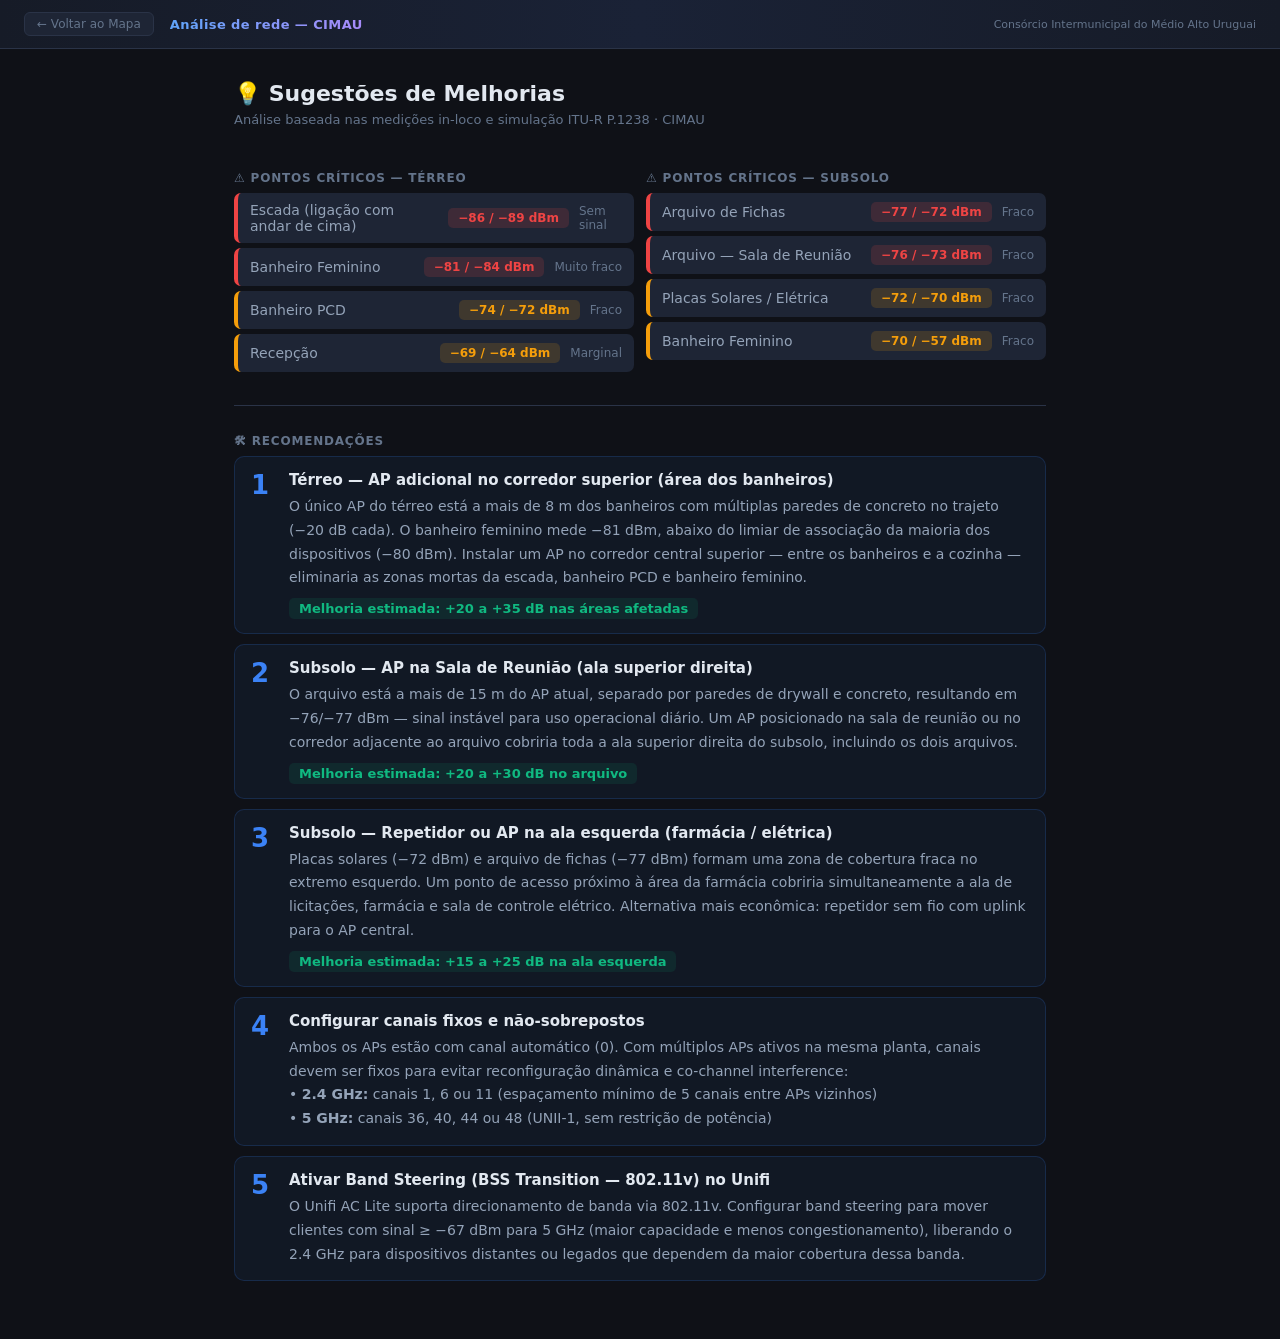
==== sugestoes.html @ 944b630c "modificações" ====
<!DOCTYPE html>
<html lang="pt-BR">
<head>
<meta charset="UTF-8">
<meta name="viewport" content="width=device-width, initial-scale=1.0">
<title>Sugestões de Melhorias — CIMAU</title>
<link rel="icon" href="icons/fav-icon.png" type="image/png">
<link rel="stylesheet" href="style.css">
<style>
  body {
    overflow: auto;
    height: auto;
    min-height: 100vh;
    flex-direction: column;
    user-select: text;
  }
  #page-header {
    display: flex;
    align-items: center;
    gap: 16px;
    padding: 12px 24px;
    background: linear-gradient(90deg, var(--bg2) 0%, #1a2236 50%, var(--bg2) 100%);
    border-bottom: 1px solid var(--border);
    flex-shrink: 0;
    position: sticky;
    top: 0;
    z-index: 10;
  }
  #page-header a {
    font-size: 12px;
    color: var(--text3);
    text-decoration: none;
    padding: 4px 12px;
    border: 1px solid var(--border);
    border-radius: 6px;
    background: var(--bg3);
    transition: all .15s;
    white-space: nowrap;
    flex-shrink: 0;
  }
  #page-header a:hover { color: var(--text); background: var(--border); }
  #page-header-title {
    font-size: 13px;
    font-weight: 600;
    letter-spacing: .4px;
    color: transparent;
    background: linear-gradient(90deg, #60a5fa, #a78bfa, #60a5fa);
    background-size: 200% auto;
    -webkit-background-clip: text;
    background-clip: text;
    animation: title-shine 4s linear infinite;
  }
  #page-header-sub {
    font-size: 11px;
    color: var(--text3);
    margin-left: auto;
    white-space: nowrap;
  }
  #content {
    max-width: 860px;
    margin: 0 auto;
    padding: 32px 24px 48px;
  }
  .page-title {
    font-size: 22px;
    font-weight: 700;
    color: var(--text);
    margin-bottom: 6px;
  }
  .page-subtitle {
    font-size: 13px;
    color: var(--text3);
    margin-bottom: 28px;
  }
  .sug-floor { font-size: 12px; }
  .sug-row { font-size: 14px; }
  .sug-rec-title { font-size: 15px; }
  .sug-rec-body { font-size: 14px; }
  .sug-gain { font-size: 13px; }
  .two-col {
    display: grid;
    grid-template-columns: 1fr 1fr;
    gap: 12px;
  }
  @media (max-width: 640px) {
    .two-col { grid-template-columns: 1fr; }
    #page-header-sub { display: none; }
  }
  @media print {
    #page-header a { display: none; }
    #page-header { position: static; }
  }
</style>
</head>
<body>

<div id="page-header">
  <a href="index.html">← Voltar ao Mapa</a>
  <span id="page-header-title">Análise de rede — CIMAU</span>
  <span id="page-header-sub">Consórcio Intermunicipal do Médio Alto Uruguai</span>
</div>

<div id="content">
  <div class="page-title">💡 Sugestões de Melhorias</div>
  <div class="page-subtitle">Análise baseada nas medições in-loco e simulação ITU-R P.1238 · CIMAU</div>

  <div class="two-col">
    <div>
      <div class="sug-floor">⚠ Pontos críticos — Térreo</div>
      <div class="sug-row bad">
        <span>Escada (ligação com andar de cima)</span>
        <span class="sug-badge red">−86 / −89 dBm</span>
        <span style="font-size:12px;color:var(--text3)">Sem sinal</span>
      </div>
      <div class="sug-row bad">
        <span>Banheiro Feminino</span>
        <span class="sug-badge red">−81 / −84 dBm</span>
        <span style="font-size:12px;color:var(--text3)">Muito fraco</span>
      </div>
      <div class="sug-row warn">
        <span>Banheiro PCD</span>
        <span class="sug-badge yellow">−74 / −72 dBm</span>
        <span style="font-size:12px;color:var(--text3)">Fraco</span>
      </div>
      <div class="sug-row warn">
        <span>Recepção</span>
        <span class="sug-badge yellow">−69 / −64 dBm</span>
        <span style="font-size:12px;color:var(--text3)">Marginal</span>
      </div>
    </div>

    <div>
      <div class="sug-floor">⚠ Pontos críticos — Subsolo</div>
      <div class="sug-row bad">
        <span>Arquivo de Fichas</span>
        <span class="sug-badge red">−77 / −72 dBm</span>
        <span style="font-size:12px;color:var(--text3)">Fraco</span>
      </div>
      <div class="sug-row bad">
        <span>Arquivo — Sala de Reunião</span>
        <span class="sug-badge red">−76 / −73 dBm</span>
        <span style="font-size:12px;color:var(--text3)">Fraco</span>
      </div>
      <div class="sug-row warn">
        <span>Placas Solares / Elétrica</span>
        <span class="sug-badge yellow">−72 / −70 dBm</span>
        <span style="font-size:12px;color:var(--text3)">Fraco</span>
      </div>
      <div class="sug-row warn">
        <span>Banheiro Feminino</span>
        <span class="sug-badge yellow">−70 / −57 dBm</span>
        <span style="font-size:12px;color:var(--text3)">Fraco</span>
      </div>
    </div>
  </div>

  <hr class="sug-divider" style="margin:28px 0">
  <div class="sug-floor">🛠 Recomendações</div>

  <div class="sug-rec">
    <div class="sug-rec-num">1</div>
    <div>
      <div class="sug-rec-title">Térreo — AP adicional no corredor superior (área dos banheiros)</div>
      <div class="sug-rec-body">O único AP do térreo está a mais de 8 m dos banheiros com múltiplas paredes de concreto no trajeto (−20 dB cada). O banheiro feminino mede −81 dBm, abaixo do limiar de associação da maioria dos dispositivos (−80 dBm). Instalar um AP no corredor central superior — entre os banheiros e a cozinha — eliminaria as zonas mortas da escada, banheiro PCD e banheiro feminino.</div>
      <span class="sug-gain">Melhoria estimada: +20 a +35 dB nas áreas afetadas</span>
    </div>
  </div>

  <div class="sug-rec">
    <div class="sug-rec-num">2</div>
    <div>
      <div class="sug-rec-title">Subsolo — AP na Sala de Reunião (ala superior direita)</div>
      <div class="sug-rec-body">O arquivo está a mais de 15 m do AP atual, separado por paredes de drywall e concreto, resultando em −76/−77 dBm — sinal instável para uso operacional diário. Um AP posicionado na sala de reunião ou no corredor adjacente ao arquivo cobriria toda a ala superior direita do subsolo, incluindo os dois arquivos.</div>
      <span class="sug-gain">Melhoria estimada: +20 a +30 dB no arquivo</span>
    </div>
  </div>

  <div class="sug-rec">
    <div class="sug-rec-num">3</div>
    <div>
      <div class="sug-rec-title">Subsolo — Repetidor ou AP na ala esquerda (farmácia / elétrica)</div>
      <div class="sug-rec-body">Placas solares (−72 dBm) e arquivo de fichas (−77 dBm) formam uma zona de cobertura fraca no extremo esquerdo. Um ponto de acesso próximo à área da farmácia cobriria simultaneamente a ala de licitações, farmácia e sala de controle elétrico. Alternativa mais econômica: repetidor sem fio com uplink para o AP central.</div>
      <span class="sug-gain">Melhoria estimada: +15 a +25 dB na ala esquerda</span>
    </div>
  </div>

  <div class="sug-rec">
    <div class="sug-rec-num">4</div>
    <div>
      <div class="sug-rec-title">Configurar canais fixos e não-sobrepostos</div>
      <div class="sug-rec-body">Ambos os APs estão com canal automático (0). Com múltiplos APs ativos na mesma planta, canais devem ser fixos para evitar reconfiguração dinâmica e co-channel interference:<br>
        • <b>2.4 GHz:</b> canais 1, 6 ou 11 (espaçamento mínimo de 5 canais entre APs vizinhos)<br>
        • <b>5 GHz:</b> canais 36, 40, 44 ou 48 (UNII-1, sem restrição de potência)
      </div>
    </div>
  </div>

  <div class="sug-rec">
    <div class="sug-rec-num">5</div>
    <div>
      <div class="sug-rec-title">Ativar Band Steering (BSS Transition — 802.11v) no Unifi</div>
      <div class="sug-rec-body">O Unifi AC Lite suporta direcionamento de banda via 802.11v. Configurar band steering para mover clientes com sinal ≥ −67 dBm para 5 GHz (maior capacidade e menos congestionamento), liberando o 2.4 GHz para dispositivos distantes ou legados que dependem da maior cobertura dessa banda.</div>
    </div>
  </div>
</div>

</body>
</html>
---- style.css ----
*{box-sizing:border-box;margin:0;padding:0}
:root{
  --bg:#0f1117;--bg2:#161b27;--bg3:#1e2535;--border:#2a3347;
  --accent:#3b82f6;--text:#e2e8f0;--text2:#94a3b8;--text3:#64748b;
  --font:'Segoe UI',system-ui,sans-serif;
}
body{background:var(--bg);color:var(--text);font-family:var(--font);overflow:hidden;height:100vh;display:flex;flex-direction:column;user-select:none}

/* APP HEADER */
#app-header{display:flex;align-items:center;justify-content:center;gap:12px;padding:7px 16px;background:linear-gradient(90deg,var(--bg2) 0%,#1a2236 50%,var(--bg2) 100%);border-bottom:1px solid var(--border);flex-shrink:0;position:relative}
#app-title{font-size:13px;font-weight:600;letter-spacing:.4px;color:transparent;background:linear-gradient(90deg,#60a5fa,#a78bfa,#60a5fa);background-size:200% auto;-webkit-background-clip:text;background-clip:text;animation:title-shine 4s linear infinite}
@keyframes title-shine{0%{background-position:0% center}100%{background-position:200% center}}
.header-btn{padding:4px 13px;font-size:12px;border:1px solid rgba(59,130,246,.35);border-radius:6px;background:rgba(59,130,246,.08);color:#93c5fd;cursor:pointer;font-family:var(--font);transition:all .15s;flex-shrink:0}
.header-btn:hover{background:rgba(59,130,246,.18);border-color:rgba(59,130,246,.6);color:#bfdbfe}
/* SUGGESTIONS MODAL */
.modal.wide{width:820px;max-width:95vw;max-height:90vh}
.sug-floor{font-size:12px;font-weight:700;text-transform:uppercase;letter-spacing:.8px;color:var(--text3);margin:16px 0 8px}
.sug-row{display:flex;align-items:center;gap:10px;padding:9px 12px;border-radius:7px;margin-bottom:5px;font-size:13px;background:var(--bg3);color:var(--text2)}
.sug-row.bad{border-left:4px solid #ef4444}
.sug-row.warn{border-left:4px solid #f59e0b}
.sug-badge{font-size:12px;font-weight:700;padding:3px 10px;border-radius:5px;margin-left:auto;flex-shrink:0;white-space:nowrap}
.sug-badge.red{background:rgba(239,68,68,.15);color:#ef4444}
.sug-badge.yellow{background:rgba(245,158,11,.15);color:#f59e0b}
.sug-divider{border:none;border-top:1px solid var(--border);margin:18px 0}
.sug-rec{display:flex;gap:16px;padding:14px 16px;background:rgba(59,130,246,.06);border:1px solid rgba(59,130,246,.18);border-radius:10px;margin-bottom:10px}
.sug-rec-num{font-size:26px;font-weight:800;color:#3b82f6;flex-shrink:0;line-height:1.1;min-width:22px}
.sug-rec-title{font-size:14px;font-weight:700;color:var(--text);margin-bottom:6px}
.sug-rec-body{font-size:13px;color:var(--text2);line-height:1.7}
.sug-gain{display:inline-block;font-size:12px;font-weight:700;color:#10b981;background:rgba(16,185,129,.1);padding:3px 10px;border-radius:5px;margin-top:8px}

/* FLOOR TABS */
#floor-bar{display:flex;align-items:center;gap:6px;padding:6px 12px;background:var(--bg2);border-bottom:1px solid var(--border);flex-shrink:0;overflow-x:auto}
#floor-bar-label{font-size:10px;color:var(--text3);text-transform:uppercase;letter-spacing:.8px;margin-right:4px;flex-shrink:0}
#floor-tabs{display:flex;gap:4px;align-items:center;background:var(--bg);border:1px solid var(--border);border-radius:8px;padding:3px}
.floor-tab{padding:4px 16px;font-size:12px;font-weight:500;border:none;border-radius:6px;background:transparent;color:var(--text3);cursor:pointer;white-space:nowrap;transition:background .15s,color .15s;outline:none}
.floor-tab:hover{background:var(--bg3);color:var(--text2)}
.floor-tab.active{background:var(--accent);color:#fff;box-shadow:0 1px 4px rgba(59,130,246,.4)}

/* TOOLBAR */
#toolbar{display:flex;align-items:center;gap:4px;padding:6px 10px;background:var(--bg2);border-bottom:1px solid var(--border);flex-wrap:wrap;z-index:10;flex-shrink:0}
.tg{display:flex;align-items:center;gap:3px;padding-right:8px;border-right:1px solid var(--border);flex-wrap:wrap}
.tg:last-child{border:none}
.tg-label{font-size:10px;color:var(--text3);text-transform:uppercase;letter-spacing:.5px;margin-right:2px;white-space:nowrap}
.tbtn{padding:4px 9px;font-size:12px;border:1px solid var(--border);border-radius:6px;background:var(--bg3);color:var(--text2);cursor:pointer;display:flex;align-items:center;gap:4px;white-space:nowrap;transition:all .15s}
.tbtn:hover{background:var(--border);color:var(--text)}
.tbtn.active{background:var(--accent);color:#fff;border-color:var(--accent)}
.tbtn.danger{border-color:#ef4444;color:#ef4444}.tbtn.danger:hover{background:#ef4444;color:#fff}
select.tbtn{padding:3px 6px}

/* MAIN */
#main{display:flex;flex:1;overflow:hidden;min-height:0}
#canvas-wrap{flex:1;position:relative;overflow:hidden;background:#0a0d14}
canvas{position:absolute;top:0;left:0}
#interact-canvas{cursor:crosshair}

/* SIDEBAR */
#sidebar-wrap{display:flex;flex-direction:row;flex-shrink:0;max-width:480px;min-width:0}
#sidebar-resizer{width:5px;cursor:col-resize;background:transparent;flex-shrink:0;transition:background .15s}
#sidebar-resizer:hover{background:var(--accent)}
#sidebar-toggle{width:20px;background:var(--bg3);display:flex;align-items:center;justify-content:center;cursor:pointer;color:var(--text3);font-size:12px;user-select:none;transition:background .15s;flex-shrink:0;border-right:1px solid var(--border)}
#sidebar-toggle:hover{background:var(--border);color:var(--text)}
#sidebar{width:240px;min-width:0;background:var(--bg2);display:flex;flex-direction:column;overflow-y:auto;overflow-x:hidden;flex-shrink:0;transition:width .18s,opacity .18s}
#sidebar.collapsed{width:0!important;opacity:0;pointer-events:none;overflow:hidden}

.pr{display:flex;justify-content:space-between;align-items:center;margin-bottom:7px}
.pr label{font-size:12px;color:var(--text2)}
.pr input,.pr select{width:118px;font-size:12px;padding:3px 6px;border:1px solid var(--border);border-radius:5px;background:var(--bg);color:var(--text);outline:none}
.pr input:focus,.pr select:focus{border-color:var(--accent)}
.pr input[type=color]{width:40px;padding:2px;height:26px;cursor:pointer}
.hint{font-size:11px;color:var(--text3);line-height:1.6}
input[type=range]{width:100%;accent-color:var(--accent);cursor:pointer}
.sig-row{display:flex;align-items:center;gap:7px;margin-bottom:4px;font-size:11px;color:var(--text2)}
.sig-dot{width:12px;height:12px;border-radius:3px;flex-shrink:0}

/* STATUS */
#status{padding:5px 12px;font-size:11px;color:var(--text3);background:var(--bg2);border-top:1px solid var(--border);flex-shrink:0;display:flex;align-items:center;justify-content:space-between}
#footer-credit{display:flex;align-items:center;gap:7px;color:var(--text3);font-size:11px;flex-shrink:0}
#footer-credit a{display:flex;align-items:center;color:var(--text3);transition:color .15s}
#footer-credit a:hover{color:var(--text)}

/* MODAL */
.modal-overlay{position:fixed;inset:0;background:rgba(0,0,0,.75);z-index:100;display:flex;align-items:center;justify-content:center}
.modal{background:var(--bg2);border:1px solid var(--border);border-radius:10px;padding:20px;width:340px;max-height:80vh;overflow-y:auto}
.modal h3{font-size:14px;margin-bottom:13px;color:var(--text)}
.modal-row{display:flex;justify-content:space-between;align-items:center;margin-bottom:9px}
.modal-row label{font-size:12px;color:var(--text2)}
.modal-row input,.modal-row select{width:175px;font-size:12px;padding:4px 7px;border:1px solid var(--border);border-radius:5px;background:var(--bg);color:var(--text);outline:none}
.modal-row input[type=color]{width:50px;height:28px;padding:2px}
.modal-row input[type=range]{width:175px}
.modal-btns{display:flex;gap:8px;margin-top:13px;justify-content:flex-end}
.mbtn{padding:5px 13px;font-size:12px;border-radius:5px;border:1px solid var(--border);cursor:pointer;background:var(--bg3);color:var(--text2)}
.mbtn.primary{background:var(--accent);color:#fff;border-color:var(--accent)}
.mbtn.danger{background:#ef4444;color:#fff;border-color:#ef4444}
.mbtn:hover{opacity:.85}

/* FORMULA */
#formula-wrap{display:flex;align-items:center;padding-left:10px;border-left:1px solid var(--border);margin-left:2px}
.formula-tag{position:relative;display:inline-flex;align-items:center;padding:3px 10px;font-size:11px;font-family:monospace;color:var(--accent);background:rgba(59,130,246,.08);border:1px solid rgba(59,130,246,.22);border-radius:5px;cursor:help;white-space:nowrap;transition:background .15s}
.formula-tag:hover{background:rgba(59,130,246,.15)}
.formula-tooltip{display:none;position:absolute;top:calc(100% + 8px);left:0;z-index:200;background:var(--bg2);border:1px solid var(--border);border-radius:9px;padding:13px 15px;width:320px;font-size:11px;font-family:var(--font);color:var(--text2);line-height:1.9;white-space:normal;box-shadow:0 8px 24px rgba(0,0,0,.55)}
.formula-tag:hover .formula-tooltip{display:block}
.formula-tooltip b{color:var(--text);display:block;margin-bottom:6px;font-size:12px}
.formula-tooltip code{font-family:monospace;color:var(--accent);font-size:11px;background:rgba(59,130,246,.1);padding:1px 5px;border-radius:3px}
.formula-tooltip .ft-row{display:flex;gap:6px;margin-top:2px}
.formula-tooltip .ft-var{color:var(--accent);font-family:monospace;min-width:60px;flex-shrink:0}

/* SIDEBAR SECTIONS */
#sidebar .sec{padding:14px 14px 12px;border-bottom:1px solid var(--border)}
#sidebar .sec:last-child{border-bottom:none}
#sidebar h4{font-size:10px;font-weight:700;text-transform:uppercase;letter-spacing:.9px;color:var(--text3);margin-bottom:10px}

/* HUD */
#hud{position:absolute;top:10px;left:10px;background:rgba(15,17,23,.88);border:1px solid var(--border);border-radius:7px;padding:7px 11px;font-size:11px;color:var(--text3);pointer-events:none;z-index:5;min-width:120px}
#zoom-info{position:absolute;bottom:10px;right:10px;background:rgba(15,17,23,.85);border:1px solid var(--border);border-radius:6px;padding:4px 10px;font-size:11px;color:var(--text3);pointer-events:none;z-index:5}
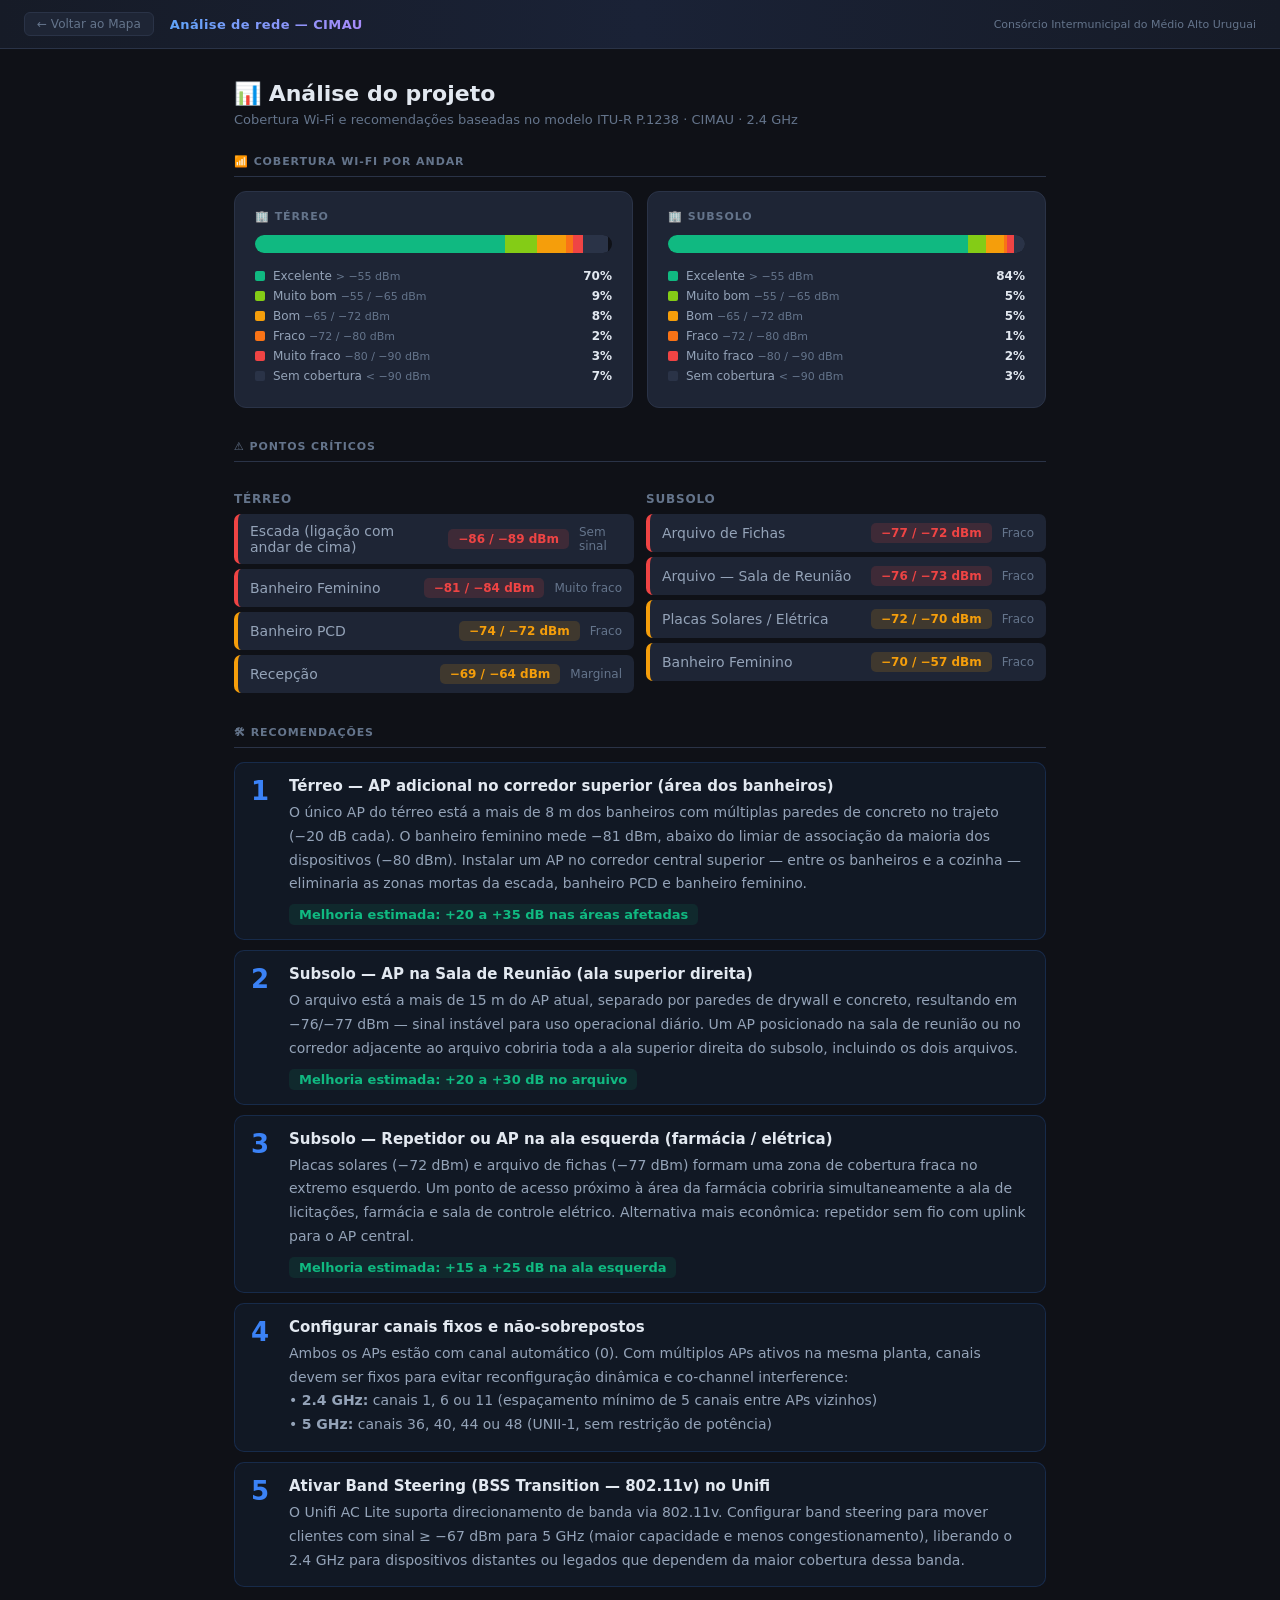
==== commit f25491b5: "modificações" ====
--- a/sugestoes.html
+++ b/sugestoes.html
@@ -3,87 +3,73 @@
 <head>
 <meta charset="UTF-8">
 <meta name="viewport" content="width=device-width, initial-scale=1.0">
-<title>Sugestões de Melhorias — CIMAU</title>
+<title>Análise do Projeto — PPI-CC</title>
 <link rel="icon" href="icons/fav-icon.png" type="image/png">
 <link rel="stylesheet" href="style.css">
 <style>
-  body {
-    overflow: auto;
-    height: auto;
-    min-height: 100vh;
-    flex-direction: column;
-    user-select: text;
-  }
+  body { overflow: auto; height: auto; min-height: 100vh; flex-direction: column; user-select: text; }
+
   #page-header {
-    display: flex;
-    align-items: center;
-    gap: 16px;
-    padding: 12px 24px;
+    display: flex; align-items: center; gap: 16px; padding: 12px 24px;
     background: linear-gradient(90deg, var(--bg2) 0%, #1a2236 50%, var(--bg2) 100%);
     border-bottom: 1px solid var(--border);
-    flex-shrink: 0;
-    position: sticky;
-    top: 0;
-    z-index: 10;
+    position: sticky; top: 0; z-index: 10;
   }
   #page-header a {
-    font-size: 12px;
-    color: var(--text3);
-    text-decoration: none;
-    padding: 4px 12px;
-    border: 1px solid var(--border);
-    border-radius: 6px;
-    background: var(--bg3);
-    transition: all .15s;
-    white-space: nowrap;
-    flex-shrink: 0;
+    font-size: 12px; color: var(--text3); text-decoration: none;
+    padding: 4px 12px; border: 1px solid var(--border); border-radius: 6px;
+    background: var(--bg3); transition: all .15s; white-space: nowrap; flex-shrink: 0;
   }
   #page-header a:hover { color: var(--text); background: var(--border); }
   #page-header-title {
-    font-size: 13px;
-    font-weight: 600;
-    letter-spacing: .4px;
-    color: transparent;
+    font-size: 13px; font-weight: 600; letter-spacing: .4px; color: transparent;
     background: linear-gradient(90deg, #60a5fa, #a78bfa, #60a5fa);
-    background-size: 200% auto;
-    -webkit-background-clip: text;
-    background-clip: text;
+    background-size: 200% auto; -webkit-background-clip: text; background-clip: text;
     animation: title-shine 4s linear infinite;
   }
-  #page-header-sub {
-    font-size: 11px;
-    color: var(--text3);
-    margin-left: auto;
-    white-space: nowrap;
-  }
-  #content {
-    max-width: 860px;
-    margin: 0 auto;
-    padding: 32px 24px 48px;
-  }
-  .page-title {
-    font-size: 22px;
-    font-weight: 700;
-    color: var(--text);
-    margin-bottom: 6px;
-  }
-  .page-subtitle {
-    font-size: 13px;
-    color: var(--text3);
-    margin-bottom: 28px;
-  }
+  #page-header-sub { font-size: 11px; color: var(--text3); margin-left: auto; white-space: nowrap; }
+
+  #content { max-width: 860px; margin: 0 auto; padding: 32px 24px 56px; }
+  .page-title { font-size: 22px; font-weight: 700; color: var(--text); margin-bottom: 6px; }
+  .page-subtitle { font-size: 13px; color: var(--text3); margin-bottom: 28px; }
+
+  /* Coverage cards */
+  .cov-grid { display: grid; grid-template-columns: 1fr 1fr; gap: 14px; margin-bottom: 32px; }
+  .cov-card {
+    background: var(--bg3); border: 1px solid var(--border); border-radius: 12px; padding: 18px 20px;
+  }
+  .cov-card-title {
+    font-size: 11px; font-weight: 700; text-transform: uppercase; letter-spacing: .9px;
+    color: var(--text3); margin-bottom: 12px;
+  }
+  .cov-bar-wrap {
+    height: 18px; border-radius: 9px; overflow: hidden; display: flex;
+    margin-bottom: 16px; background: var(--bg);
+  }
+  .cov-bar-seg { height: 100%; transition: width .5s ease; }
+  .cov-row { display: flex; align-items: center; gap: 8px; margin-bottom: 6px; }
+  .cov-dot { width: 10px; height: 10px; border-radius: 2px; flex-shrink: 0; }
+  .cov-label { font-size: 12px; color: var(--text2); flex: 1; }
+  .cov-pct { font-size: 12px; font-weight: 700; color: var(--text); min-width: 36px; text-align: right; }
+  .cov-loading { font-size: 12px; color: var(--text3); display: flex; align-items: center; gap: 8px; }
+  .cov-spinner { width: 14px; height: 14px; border: 2px solid var(--border); border-top-color: var(--accent); border-radius: 50%; animation: spin .8s linear infinite; }
+  @keyframes spin { to { transform: rotate(360deg); } }
+
+  /* Sections */
   .sug-floor { font-size: 12px; }
   .sug-row { font-size: 14px; }
   .sug-rec-title { font-size: 15px; }
   .sug-rec-body { font-size: 14px; }
   .sug-gain { font-size: 13px; }
-  .two-col {
-    display: grid;
-    grid-template-columns: 1fr 1fr;
-    gap: 12px;
-  }
+  .sec-header {
+    font-size: 11px; font-weight: 700; text-transform: uppercase; letter-spacing: .9px;
+    color: var(--text3); padding-bottom: 8px; border-bottom: 1px solid var(--border);
+    margin-bottom: 14px;
+  }
+  .two-col { display: grid; grid-template-columns: 1fr 1fr; gap: 12px; }
+
   @media (max-width: 640px) {
-    .two-col { grid-template-columns: 1fr; }
+    .cov-grid, .two-col { grid-template-columns: 1fr; }
     #page-header-sub { display: none; }
   }
   @media print {
@@ -101,61 +87,41 @@
 </div>
 
 <div id="content">
-  <div class="page-title">💡 Sugestões de Melhorias</div>
-  <div class="page-subtitle">Análise baseada nas medições in-loco e simulação ITU-R P.1238 · CIMAU</div>
-
-  <div class="two-col">
-    <div>
-      <div class="sug-floor">⚠ Pontos críticos — Térreo</div>
-      <div class="sug-row bad">
-        <span>Escada (ligação com andar de cima)</span>
-        <span class="sug-badge red">−86 / −89 dBm</span>
-        <span style="font-size:12px;color:var(--text3)">Sem sinal</span>
-      </div>
-      <div class="sug-row bad">
-        <span>Banheiro Feminino</span>
-        <span class="sug-badge red">−81 / −84 dBm</span>
-        <span style="font-size:12px;color:var(--text3)">Muito fraco</span>
-      </div>
-      <div class="sug-row warn">
-        <span>Banheiro PCD</span>
-        <span class="sug-badge yellow">−74 / −72 dBm</span>
-        <span style="font-size:12px;color:var(--text3)">Fraco</span>
-      </div>
-      <div class="sug-row warn">
-        <span>Recepção</span>
-        <span class="sug-badge yellow">−69 / −64 dBm</span>
-        <span style="font-size:12px;color:var(--text3)">Marginal</span>
-      </div>
-    </div>
-
-    <div>
-      <div class="sug-floor">⚠ Pontos críticos — Subsolo</div>
-      <div class="sug-row bad">
-        <span>Arquivo de Fichas</span>
-        <span class="sug-badge red">−77 / −72 dBm</span>
-        <span style="font-size:12px;color:var(--text3)">Fraco</span>
-      </div>
-      <div class="sug-row bad">
-        <span>Arquivo — Sala de Reunião</span>
-        <span class="sug-badge red">−76 / −73 dBm</span>
-        <span style="font-size:12px;color:var(--text3)">Fraco</span>
-      </div>
-      <div class="sug-row warn">
-        <span>Placas Solares / Elétrica</span>
-        <span class="sug-badge yellow">−72 / −70 dBm</span>
-        <span style="font-size:12px;color:var(--text3)">Fraco</span>
-      </div>
-      <div class="sug-row warn">
-        <span>Banheiro Feminino</span>
-        <span class="sug-badge yellow">−70 / −57 dBm</span>
-        <span style="font-size:12px;color:var(--text3)">Fraco</span>
-      </div>
-    </div>
-  </div>
-
-  <hr class="sug-divider" style="margin:28px 0">
-  <div class="sug-floor">🛠 Recomendações</div>
+  <div class="page-title">📊 Análise do projeto</div>
+  <div class="page-subtitle">Cobertura Wi-Fi e recomendações baseadas no modelo ITU-R P.1238 · CIMAU · 2.4 GHz</div>
+
+  <!-- COBERTURA POR ANDAR -->
+  <div class="sec-header">📶 Cobertura Wi-Fi por Andar</div>
+  <div class="cov-grid" id="cov-grid">
+    <div class="cov-card" id="cov-card-0">
+      <div class="cov-loading"><div class="cov-spinner"></div>Calculando...</div>
+    </div>
+    <div class="cov-card" id="cov-card-1">
+      <div class="cov-loading"><div class="cov-spinner"></div>Calculando...</div>
+    </div>
+  </div>
+
+  <!-- PONTOS CRÍTICOS -->
+  <div class="sec-header" style="margin-top:4px">⚠ Pontos críticos</div>
+  <div class="two-col" style="margin-bottom:28px">
+    <div>
+      <div class="sug-floor">Térreo</div>
+      <div class="sug-row bad"><span>Escada (ligação com andar de cima)</span><span class="sug-badge red">−86 / −89 dBm</span><span style="font-size:12px;color:var(--text3)">Sem sinal</span></div>
+      <div class="sug-row bad"><span>Banheiro Feminino</span><span class="sug-badge red">−81 / −84 dBm</span><span style="font-size:12px;color:var(--text3)">Muito fraco</span></div>
+      <div class="sug-row warn"><span>Banheiro PCD</span><span class="sug-badge yellow">−74 / −72 dBm</span><span style="font-size:12px;color:var(--text3)">Fraco</span></div>
+      <div class="sug-row warn"><span>Recepção</span><span class="sug-badge yellow">−69 / −64 dBm</span><span style="font-size:12px;color:var(--text3)">Marginal</span></div>
+    </div>
+    <div>
+      <div class="sug-floor">Subsolo</div>
+      <div class="sug-row bad"><span>Arquivo de Fichas</span><span class="sug-badge red">−77 / −72 dBm</span><span style="font-size:12px;color:var(--text3)">Fraco</span></div>
+      <div class="sug-row bad"><span>Arquivo — Sala de Reunião</span><span class="sug-badge red">−76 / −73 dBm</span><span style="font-size:12px;color:var(--text3)">Fraco</span></div>
+      <div class="sug-row warn"><span>Placas Solares / Elétrica</span><span class="sug-badge yellow">−72 / −70 dBm</span><span style="font-size:12px;color:var(--text3)">Fraco</span></div>
+      <div class="sug-row warn"><span>Banheiro Feminino</span><span class="sug-badge yellow">−70 / −57 dBm</span><span style="font-size:12px;color:var(--text3)">Fraco</span></div>
+    </div>
+  </div>
+
+  <!-- RECOMENDAÇÕES -->
+  <div class="sec-header">🛠 Recomendações</div>
 
   <div class="sug-rec">
     <div class="sug-rec-num">1</div>
@@ -204,5 +170,118 @@
   </div>
 </div>
 
+<script>
+const DEFAULT_WALL_DEFS = {
+  concrete:{db:20}, brick:{db:10}, drywall:{db:3}, glass:{db:2}, custom:{db:5}
+};
+
+function segInt(ax,ay,bx,by,cx,cy,dx,dy){
+  const d1x=bx-ax,d1y=by-ay,d2x=dx-cx,d2y=dy-cy;
+  const cross=d1x*d2y-d1y*d2x;
+  if(Math.abs(cross)<1e-10)return false;
+  const t=((cx-ax)*d2y-(cy-ay)*d2x)/cross;
+  const u=((cx-ax)*d1y-(cy-ay)*d1x)/cross;
+  return t>0&&t<1&&u>0&&u<1;
+}
+
+function computeSig(r,wx,wy,walls,openings,freq,wallDefs){
+  const GRID=24,gridCm=20;
+  const dx=wx-r.x,dy=wy-r.y;
+  const distM=Math.max(Math.sqrt(dx*dx+dy*dy)/GRID*(gridCm/100),0.05);
+  const band=r.freq==='dual'?freq:(r.freq||'2.4');
+  const n=band==='5'?3.5:3.0;
+  const fMHz=band==='5'?5500:2412;
+  const pl=20*Math.log10(fMHz)-27.55+10*n*Math.log10(distM);
+  const wallFactor=band==='5'?1.5:1.0;
+  let sig=(r.power||17)+(r.gain||2)-pl;
+  walls.forEach(w=>{
+    if(segInt(r.x,r.y,wx,wy,w.x1,w.y1,w.x2,w.y2))
+      sig-=(wallDefs[w.type]||wallDefs.custom).db*wallFactor;
+  });
+  openings.forEach(o=>{
+    if(segInt(r.x,r.y,wx,wy,o.x1,o.y1,o.x2,o.y2))
+      sig+=o.type==='door'?3:1;
+  });
+  return sig;
+}
+
+function analyzeFloor(floor, freq, wallDefs){
+  const routers=floor.devices.filter(d=>
+    d.type==='router'&&(!d.freq||d.freq==='dual'||d.freq===freq));
+  let x1=Infinity,y1=Infinity,x2=-Infinity,y2=-Infinity;
+  floor.walls.forEach(w=>{
+    x1=Math.min(x1,w.x1,w.x2);y1=Math.min(y1,w.y1,w.y2);
+    x2=Math.max(x2,w.x1,w.x2);y2=Math.max(y2,w.y1,w.y2);
+  });
+  if(x1===Infinity)return null;
+  const STEP=36;
+  let exc=0,vgood=0,good=0,weak=0,vweak=0,none=0,total=0;
+  for(let wx=x1;wx<=x2;wx+=STEP){
+    for(let wy=y1;wy<=y2;wy+=STEP){
+      let maxSig=-999;
+      routers.forEach(r=>{
+        const s=computeSig(r,wx,wy,floor.walls,floor.openings,freq,wallDefs);
+        if(s>maxSig)maxSig=s;
+      });
+      if(!routers.length)maxSig=-Infinity;
+      if(maxSig>-55)exc++;
+      else if(maxSig>-65)vgood++;
+      else if(maxSig>-72)good++;
+      else if(maxSig>-80)weak++;
+      else if(maxSig>-90)vweak++;
+      else none++;
+      total++;
+    }
+  }
+  return{exc,vgood,good,weak,vweak,none,total};
+}
+
+const CATS=[
+  {key:'exc',  color:'#10b981',label:'Excelente',sub:'> −55 dBm'},
+  {key:'vgood',color:'#84cc16',label:'Muito bom', sub:'−55 / −65 dBm'},
+  {key:'good', color:'#f59e0b',label:'Bom',       sub:'−65 / −72 dBm'},
+  {key:'weak', color:'#f97316',label:'Fraco',     sub:'−72 / −80 dBm'},
+  {key:'vweak',color:'#ef4444',label:'Muito fraco',sub:'−80 / −90 dBm'},
+  {key:'none', color:'#2a3347',label:'Sem cobertura',sub:'< −90 dBm'},
+];
+
+function p(n,t){return t?Math.round(n/t*100):0;}
+
+function renderCard(floorName, res, idx){
+  const card=document.getElementById(`cov-card-${idx}`);
+  if(!card||!res)return;
+  const bar=CATS.map(c=>{
+    const pct=p(res[c.key],res.total);
+    return pct>0?`<div class="cov-bar-seg" style="width:${pct}%;background:${c.color}" title="${c.label}: ${pct}%"></div>`:'';
+  }).join('');
+  const rows=CATS.map(c=>`
+    <div class="cov-row">
+      <div class="cov-dot" style="background:${c.color}"></div>
+      <span class="cov-label">${c.label} <span style="color:var(--text3);font-size:11px">${c.sub}</span></span>
+      <span class="cov-pct">${p(res[c.key],res.total)}%</span>
+    </div>`).join('');
+  card.innerHTML=`
+    <div class="cov-card-title">🏢 ${floorName}</div>
+    <div class="cov-bar-wrap">${bar}</div>
+    ${rows}`;
+}
+
+fetch('data.json')
+  .then(r=>r.json())
+  .then(data=>{
+    const wallDefs=Object.assign({...DEFAULT_WALL_DEFS},data.wallTypeDefs||{});
+    const freq='2.4';
+    (data.floors||[]).forEach((floor,i)=>{
+      const res=analyzeFloor(floor,freq,wallDefs);
+      renderCard(floor.name||`Andar ${i+1}`,res,i);
+    });
+  })
+  .catch(()=>{
+    ['cov-card-0','cov-card-1'].forEach(id=>{
+      const el=document.getElementById(id);
+      if(el)el.innerHTML='<div class="cov-loading" style="color:#ef4444">Erro ao carregar dados.</div>';
+    });
+  });
+</script>
 </body>
 </html>
--- a/style.css
+++ b/style.css
@@ -109,6 +109,20 @@
 #sidebar .sec:last-child{border-bottom:none}
 #sidebar h4{font-size:10px;font-weight:700;text-transform:uppercase;letter-spacing:.9px;color:var(--text3);margin-bottom:10px}
 
+/* MAP HINT */
+#map-hint{
+  position:absolute;top:14px;left:50%;transform:translateX(-50%);
+  background:rgba(15,17,23,.82);border:1px solid rgba(59,130,246,.3);
+  border-radius:20px;padding:6px 14px 6px 18px;font-size:12px;color:#93c5fd;
+  pointer-events:auto;z-index:6;white-space:nowrap;display:flex;align-items:center;gap:10px;
+  animation:hint-pulse 2s ease-in-out infinite;
+  transition:opacity .6s ease;
+}
+#map-hint.fade-out{opacity:0;}
+@keyframes hint-pulse{0%,100%{opacity:.5}50%{opacity:1}}
+#map-hint-close{background:none;border:none;color:#93c5fd;cursor:pointer;font-size:13px;line-height:1;padding:0 2px;opacity:.7;transition:opacity .15s}
+#map-hint-close:hover{opacity:1}
+
 /* HUD */
 #hud{position:absolute;top:10px;left:10px;background:rgba(15,17,23,.88);border:1px solid var(--border);border-radius:7px;padding:7px 11px;font-size:11px;color:var(--text3);pointer-events:none;z-index:5;min-width:120px}
 #zoom-info{position:absolute;bottom:10px;right:10px;background:rgba(15,17,23,.85);border:1px solid var(--border);border-radius:6px;padding:4px 10px;font-size:11px;color:var(--text3);pointer-events:none;z-index:5}
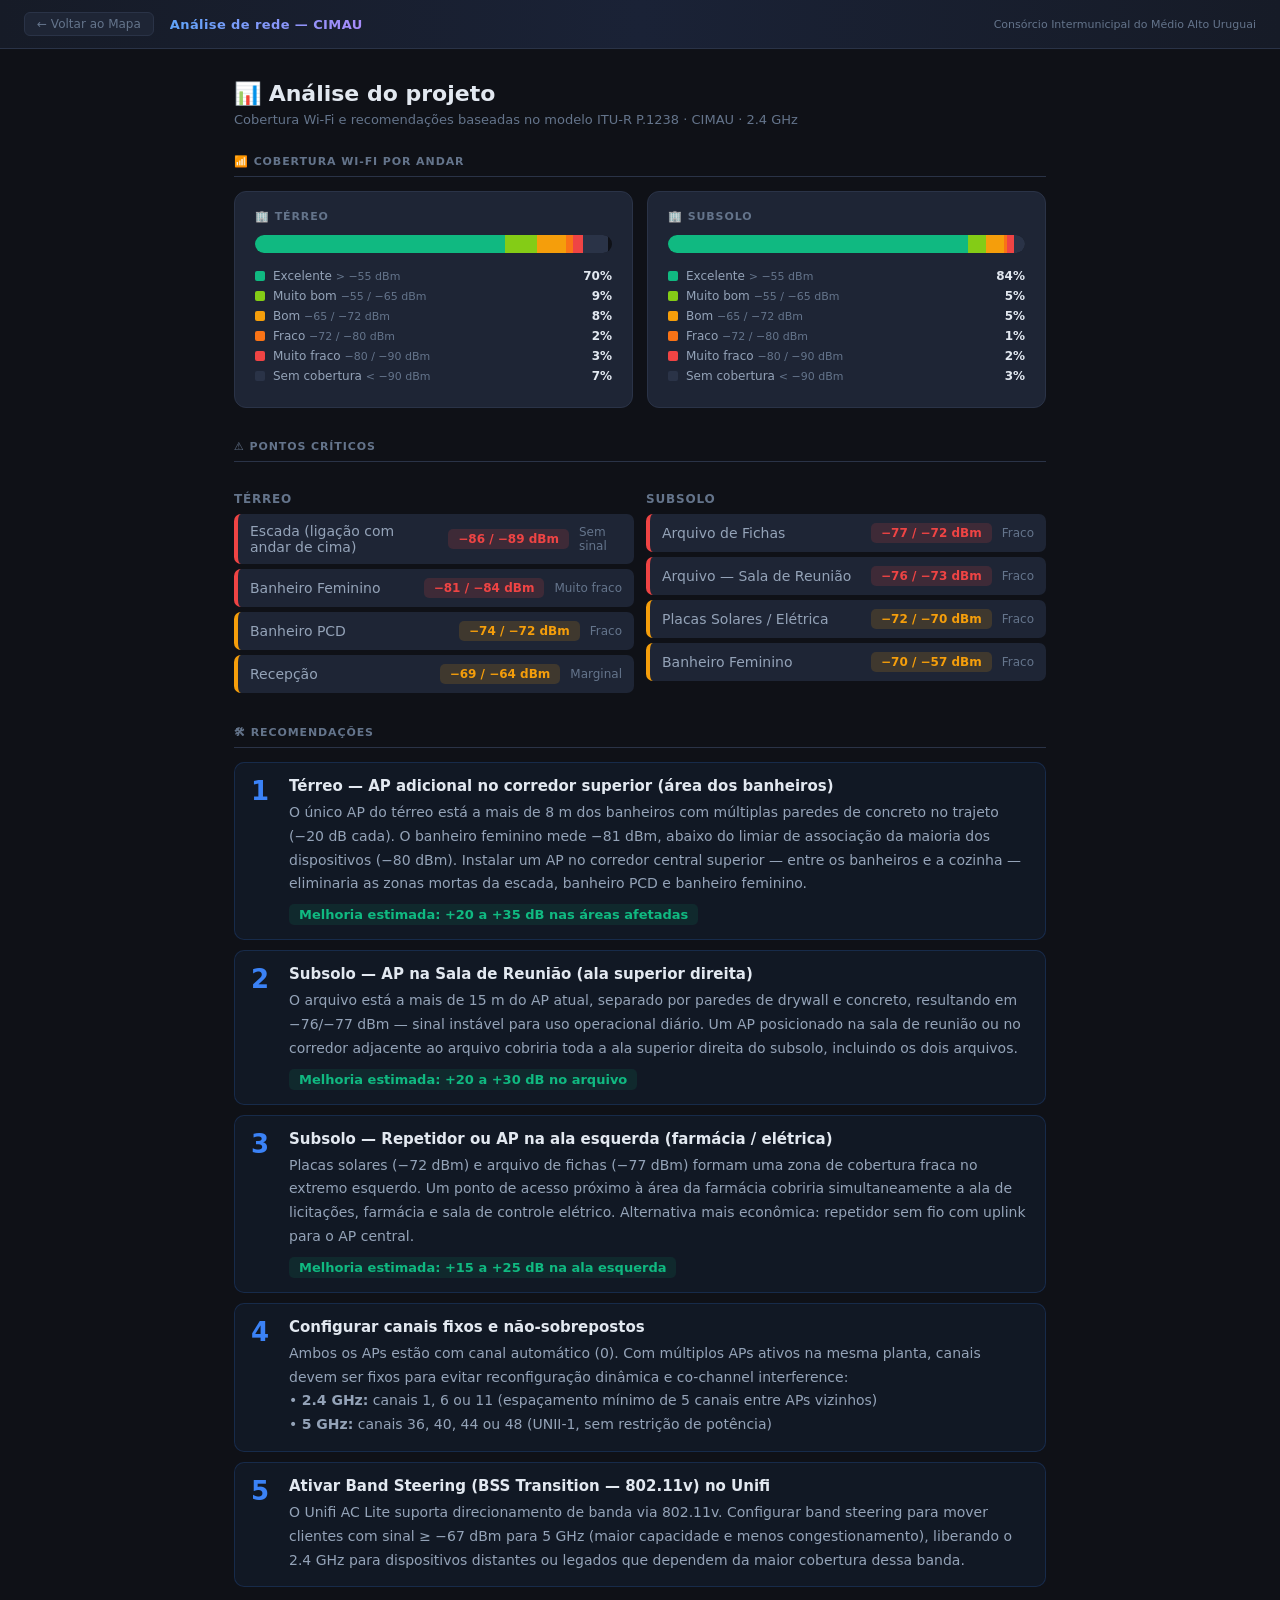
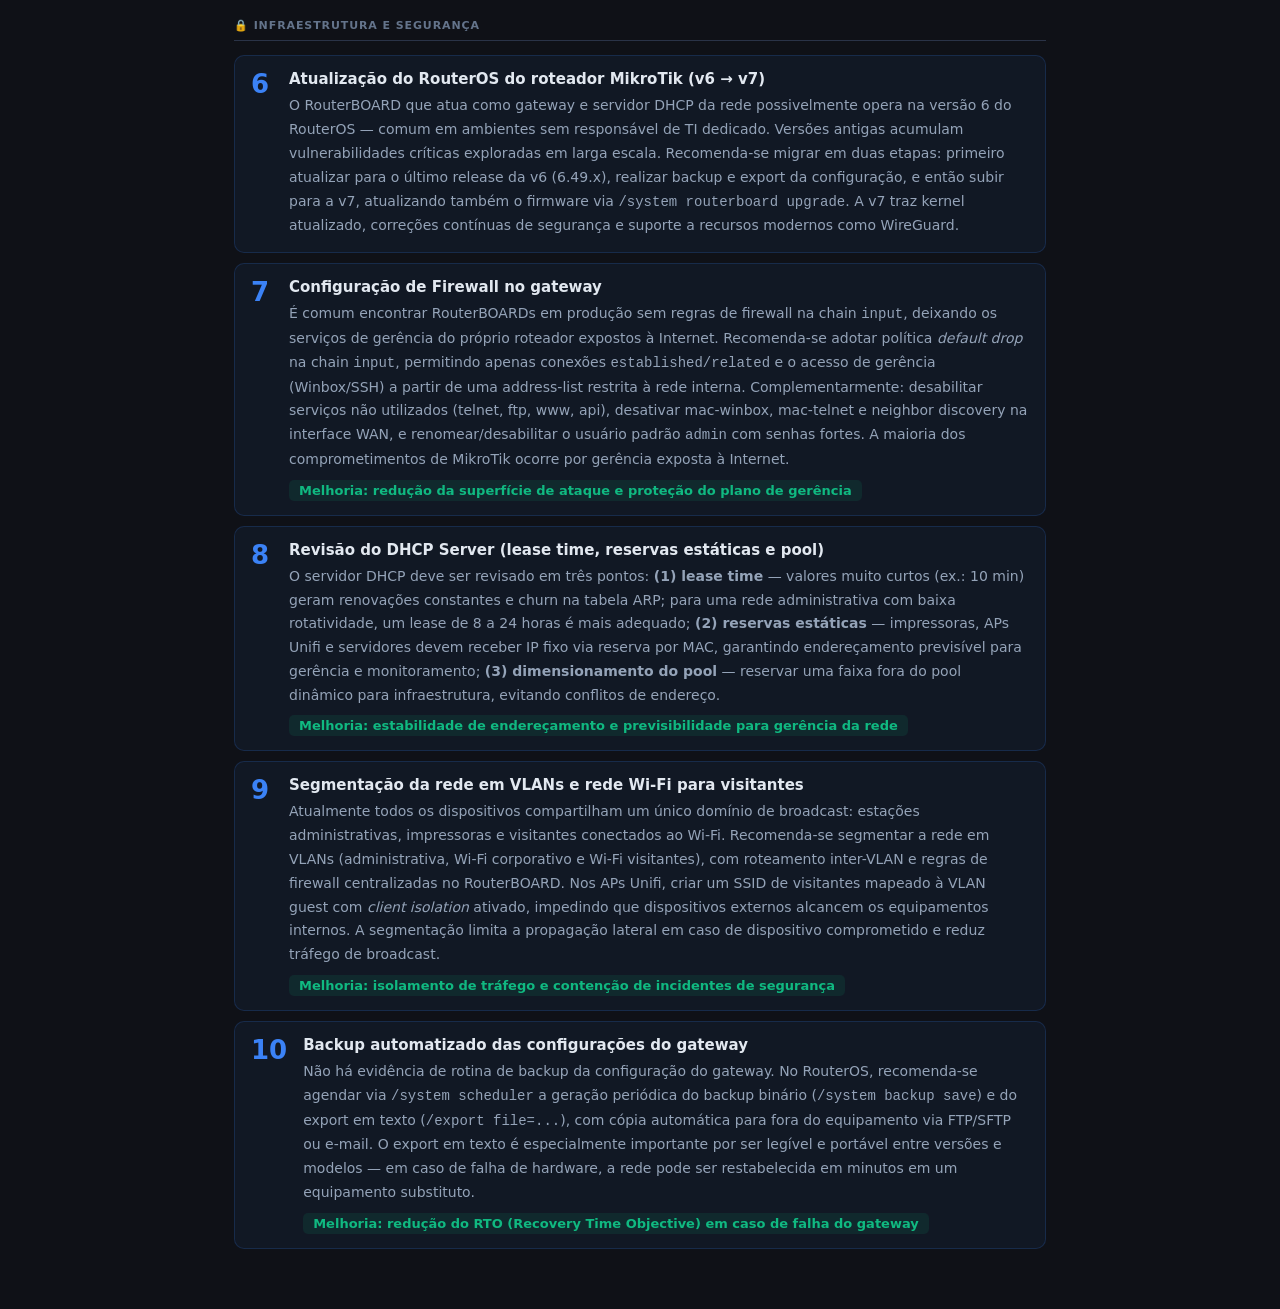
==== commit 513d818d: "modificações" ====
--- a/sugestoes.html
+++ b/sugestoes.html
@@ -166,6 +166,52 @@
     <div>
       <div class="sug-rec-title">Ativar Band Steering (BSS Transition — 802.11v) no Unifi</div>
       <div class="sug-rec-body">O Unifi AC Lite suporta direcionamento de banda via 802.11v. Configurar band steering para mover clientes com sinal ≥ −67 dBm para 5 GHz (maior capacidade e menos congestionamento), liberando o 2.4 GHz para dispositivos distantes ou legados que dependem da maior cobertura dessa banda.</div>
+    </div>
+  </div>
+
+  <div class="sec-header" style="margin-top:32px">🔒 Infraestrutura e Segurança</div>
+
+  <div class="sug-rec">
+    <div class="sug-rec-num">6</div>
+    <div>
+      <div class="sug-rec-title">Atualização do RouterOS do roteador MikroTik (v6 → v7)</div>
+      <div class="sug-rec-body">O RouterBOARD que atua como gateway e servidor DHCP da rede possivelmente opera na versão 6 do RouterOS — comum em ambientes sem responsável de TI dedicado. Versões antigas acumulam vulnerabilidades críticas exploradas em larga escala. Recomenda-se migrar em duas etapas: primeiro atualizar para o último release da v6 (6.49.x), realizar backup e export da configuração, e então subir para a v7, atualizando também o firmware via <code>/system routerboard upgrade</code>. A v7 traz kernel atualizado, correções contínuas de segurança e suporte a recursos modernos como WireGuard.</div>
+    </div>
+  </div>
+
+  <div class="sug-rec">
+    <div class="sug-rec-num">7</div>
+    <div>
+      <div class="sug-rec-title">Configuração de Firewall no gateway</div>
+      <div class="sug-rec-body">É comum encontrar RouterBOARDs em produção sem regras de firewall na chain <code>input</code>, deixando os serviços de gerência do próprio roteador expostos à Internet. Recomenda-se adotar política <em>default drop</em> na chain <code>input</code>, permitindo apenas conexões <code>established/related</code> e o acesso de gerência (Winbox/SSH) a partir de uma address-list restrita à rede interna. Complementarmente: desabilitar serviços não utilizados (telnet, ftp, www, api), desativar mac-winbox, mac-telnet e neighbor discovery na interface WAN, e renomear/desabilitar o usuário padrão <code>admin</code> com senhas fortes. A maioria dos comprometimentos de MikroTik ocorre por gerência exposta à Internet.</div>
+      <span class="sug-gain">Melhoria: redução da superfície de ataque e proteção do plano de gerência</span>
+    </div>
+  </div>
+
+  <div class="sug-rec">
+    <div class="sug-rec-num">8</div>
+    <div>
+      <div class="sug-rec-title">Revisão do DHCP Server (lease time, reservas estáticas e pool)</div>
+      <div class="sug-rec-body">O servidor DHCP deve ser revisado em três pontos: <b>(1) lease time</b> — valores muito curtos (ex.: 10 min) geram renovações constantes e churn na tabela ARP; para uma rede administrativa com baixa rotatividade, um lease de 8 a 24 horas é mais adequado; <b>(2) reservas estáticas</b> — impressoras, APs Unifi e servidores devem receber IP fixo via reserva por MAC, garantindo endereçamento previsível para gerência e monitoramento; <b>(3) dimensionamento do pool</b> — reservar uma faixa fora do pool dinâmico para infraestrutura, evitando conflitos de endereço.</div>
+      <span class="sug-gain">Melhoria: estabilidade de endereçamento e previsibilidade para gerência da rede</span>
+    </div>
+  </div>
+
+  <div class="sug-rec">
+    <div class="sug-rec-num">9</div>
+    <div>
+      <div class="sug-rec-title">Segmentação da rede em VLANs e rede Wi-Fi para visitantes</div>
+      <div class="sug-rec-body">Atualmente todos os dispositivos compartilham um único domínio de broadcast: estações administrativas, impressoras e visitantes conectados ao Wi-Fi. Recomenda-se segmentar a rede em VLANs (administrativa, Wi-Fi corporativo e Wi-Fi visitantes), com roteamento inter-VLAN e regras de firewall centralizadas no RouterBOARD. Nos APs Unifi, criar um SSID de visitantes mapeado à VLAN guest com <em>client isolation</em> ativado, impedindo que dispositivos externos alcancem os equipamentos internos. A segmentação limita a propagação lateral em caso de dispositivo comprometido e reduz tráfego de broadcast.</div>
+      <span class="sug-gain">Melhoria: isolamento de tráfego e contenção de incidentes de segurança</span>
+    </div>
+  </div>
+
+  <div class="sug-rec">
+    <div class="sug-rec-num">10</div>
+    <div>
+      <div class="sug-rec-title">Backup automatizado das configurações do gateway</div>
+      <div class="sug-rec-body">Não há evidência de rotina de backup da configuração do gateway. No RouterOS, recomenda-se agendar via <code>/system scheduler</code> a geração periódica do backup binário (<code>/system backup save</code>) e do export em texto (<code>/export file=...</code>), com cópia automática para fora do equipamento via FTP/SFTP ou e-mail. O export em texto é especialmente importante por ser legível e portável entre versões e modelos — em caso de falha de hardware, a rede pode ser restabelecida em minutos em um equipamento substituto.</div>
+      <span class="sug-gain">Melhoria: redução do RTO (Recovery Time Objective) em caso de falha do gateway</span>
     </div>
   </div>
 </div>
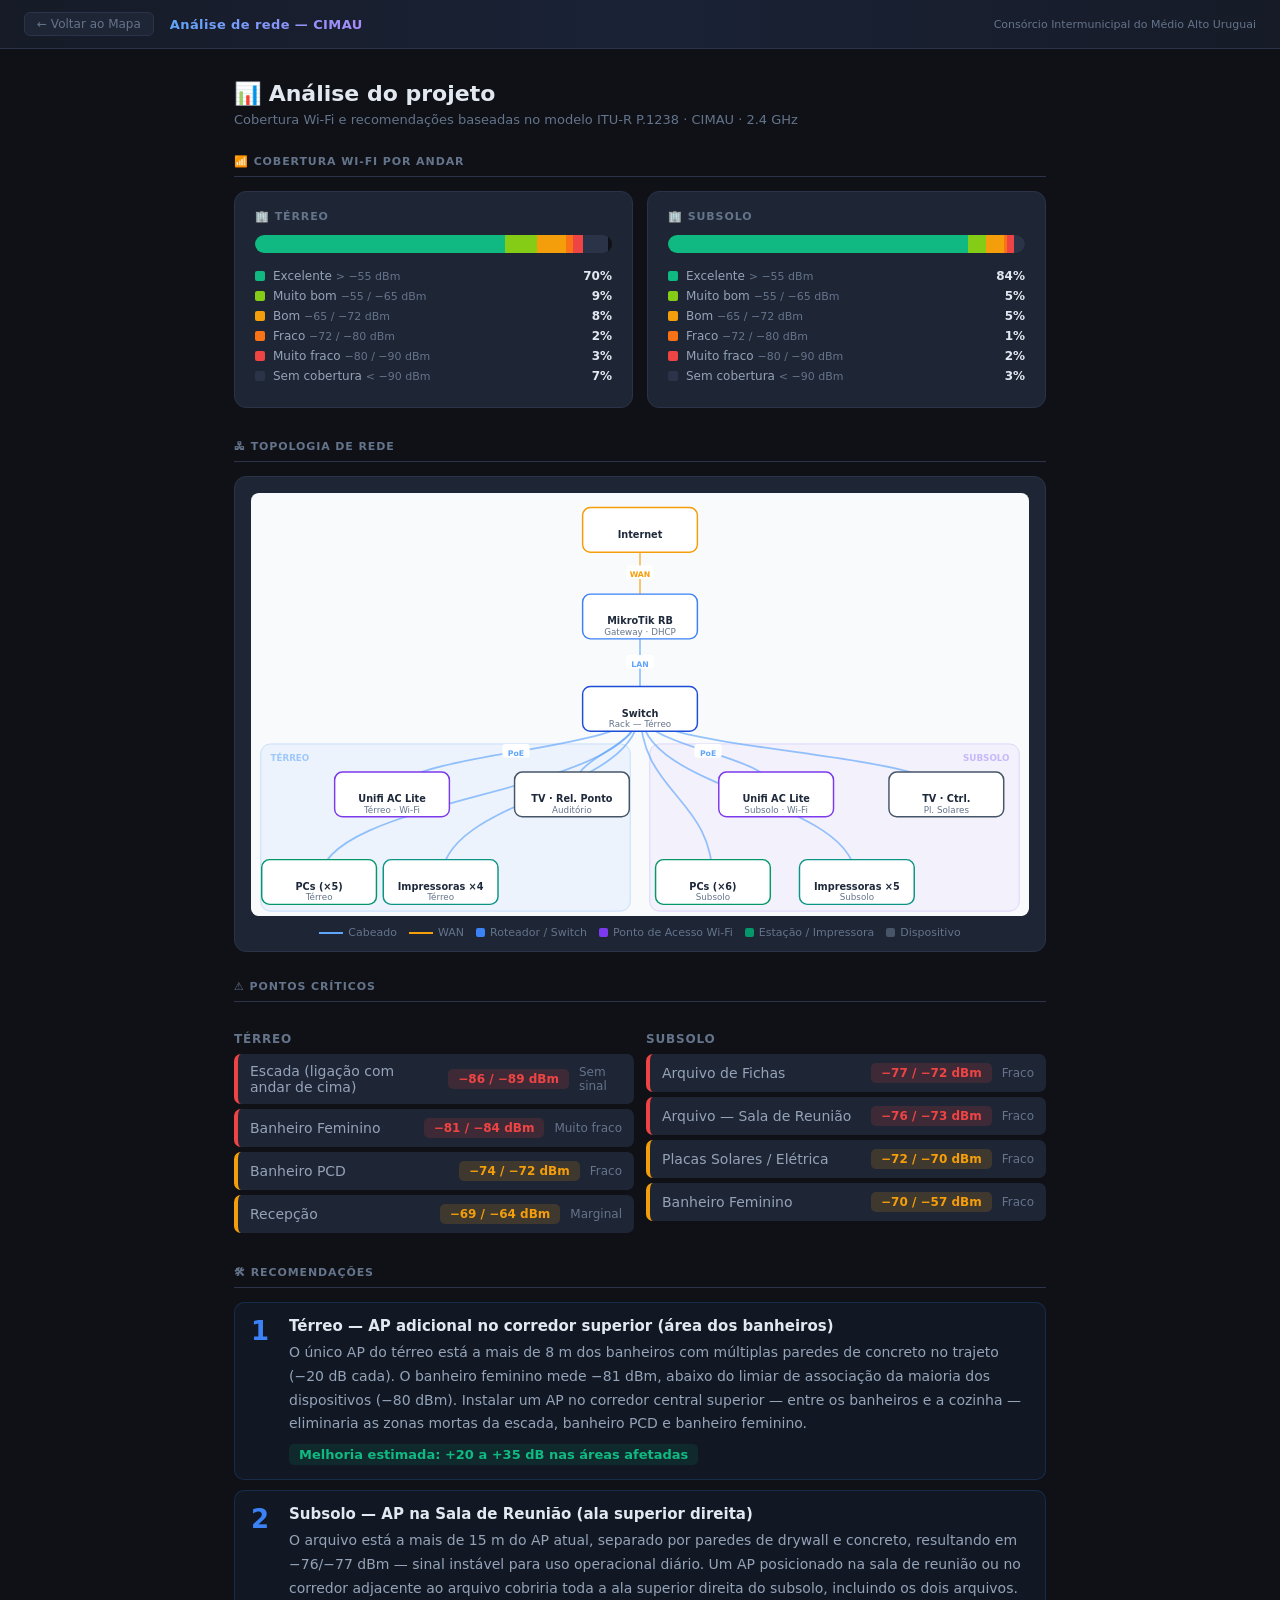
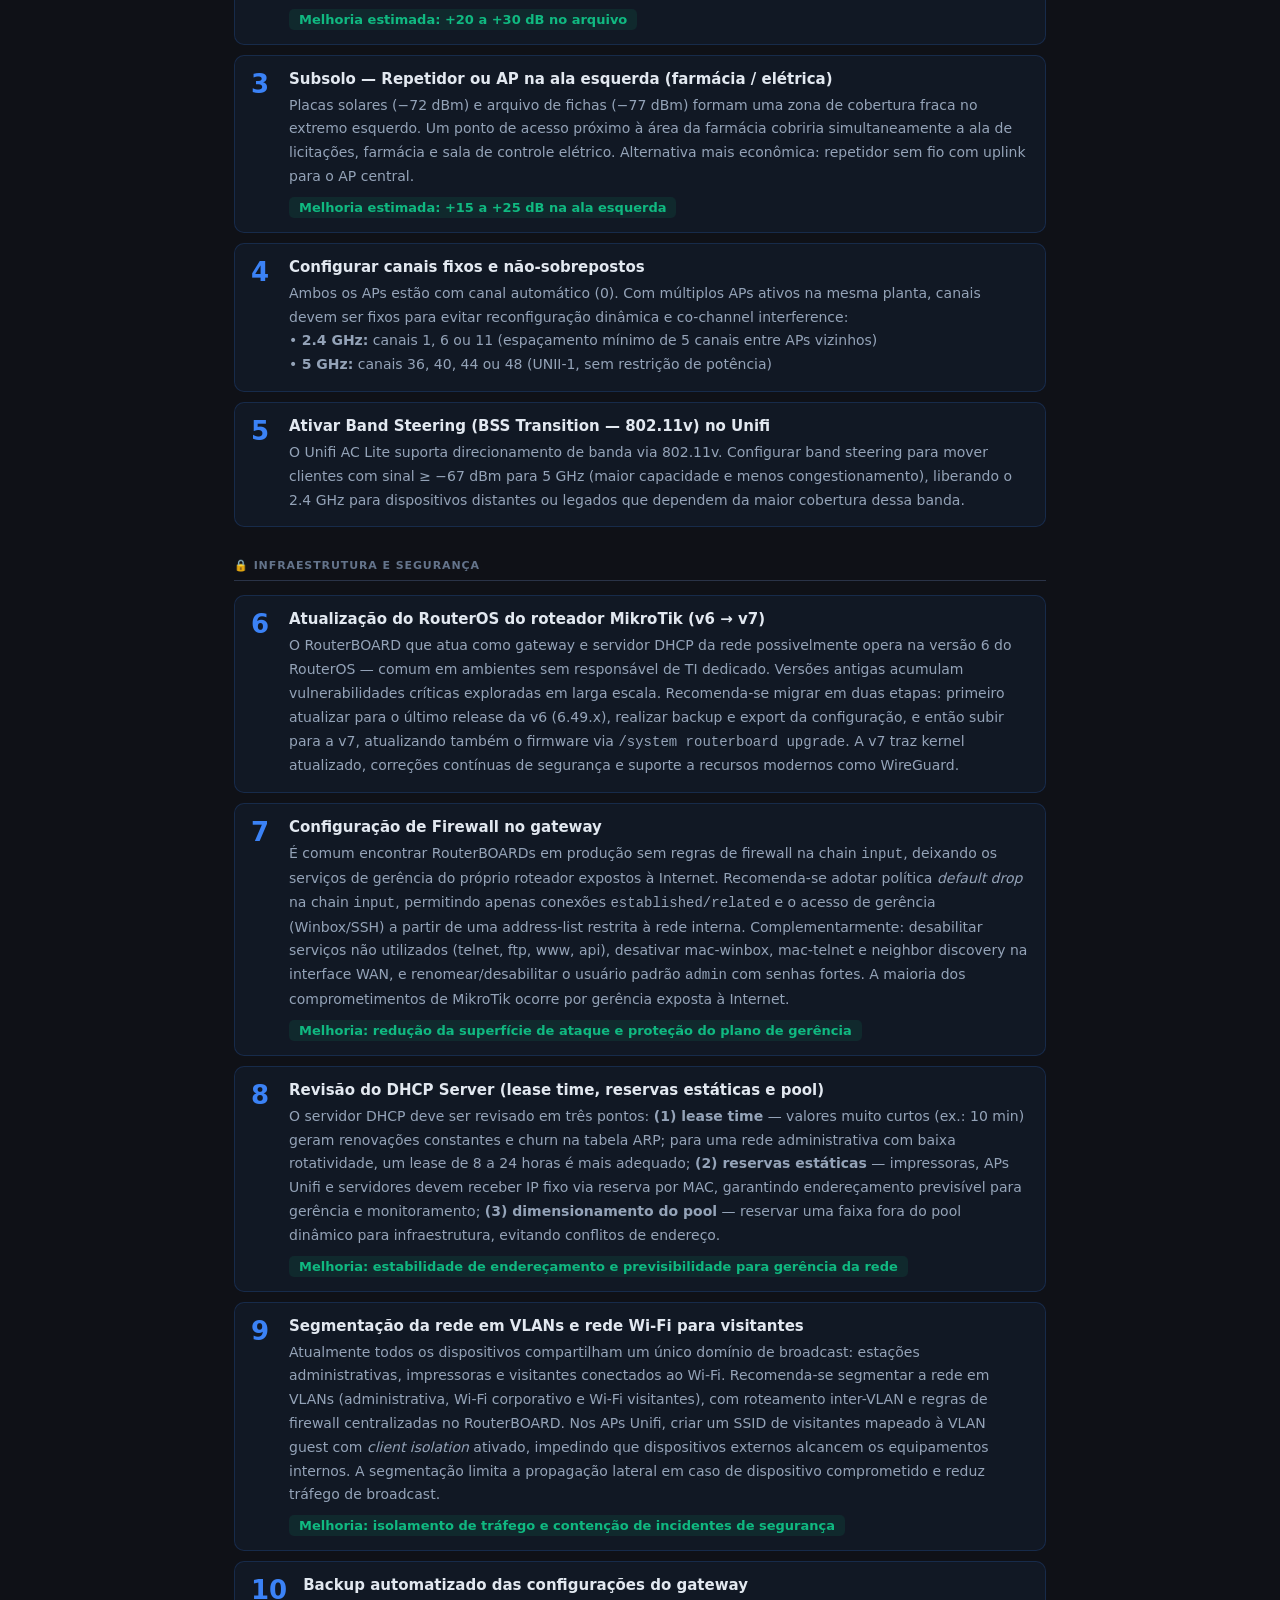
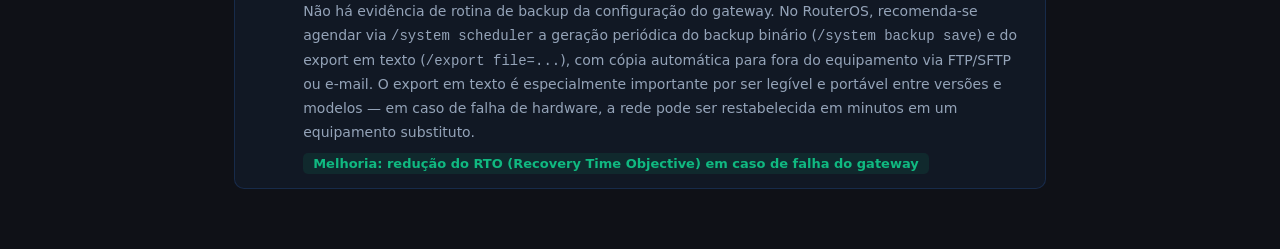
==== commit b01dae23: "modificações" ====
--- a/sugestoes.html
+++ b/sugestoes.html
@@ -98,6 +98,20 @@
     </div>
     <div class="cov-card" id="cov-card-1">
       <div class="cov-loading"><div class="cov-spinner"></div>Calculando...</div>
+    </div>
+  </div>
+
+  <!-- TOPOLOGIA DE REDE -->
+  <div class="sec-header" style="margin-top:4px">🖧 Topologia de Rede</div>
+  <div style="background:var(--bg3);border:1px solid var(--border);border-radius:12px;padding:16px 16px 12px;margin-bottom:28px">
+    <svg id="topo-svg" viewBox="0 0 800 435" preserveAspectRatio="xMidYMid meet" style="display:block;width:100%;max-width:800px;margin:0 auto"></svg>
+    <div style="display:flex;flex-wrap:wrap;gap:12px;justify-content:center;margin-top:10px;font-size:11px;color:var(--text3)">
+      <span style="display:inline-flex;align-items:center;gap:5px"><svg width="24" height="4"><line x1="0" y1="2" x2="24" y2="2" stroke="#60a5fa" stroke-width="2"/></svg>Cabeado</span>
+      <span style="display:inline-flex;align-items:center;gap:5px"><svg width="24" height="4"><line x1="0" y1="2" x2="24" y2="2" stroke="#f59e0b" stroke-width="2"/></svg>WAN</span>
+      <span style="display:inline-flex;align-items:center;gap:5px"><span style="width:9px;height:9px;background:#3b82f6;border-radius:2px;display:inline-block"></span>Roteador / Switch</span>
+      <span style="display:inline-flex;align-items:center;gap:5px"><span style="width:9px;height:9px;background:#7c3aed;border-radius:2px;display:inline-block"></span>Ponto de Acesso Wi-Fi</span>
+      <span style="display:inline-flex;align-items:center;gap:5px"><span style="width:9px;height:9px;background:#059669;border-radius:2px;display:inline-block"></span>Estação / Impressora</span>
+      <span style="display:inline-flex;align-items:center;gap:5px"><span style="width:9px;height:9px;background:#475569;border-radius:2px;display:inline-block"></span>Dispositivo</span>
     </div>
   </div>
 
@@ -312,6 +326,108 @@
     ${rows}`;
 }
 
+(function buildTopo(){
+  const svg=document.getElementById('topo-svg');
+  if(!svg)return;
+  const NS='http://www.w3.org/2000/svg';
+
+  const dk=window.matchMedia('(prefers-color-scheme:dark)').matches
+    ||document.documentElement.dataset.theme==='dark';
+  const C={
+    bg:dk?'#0d1117':'#f8fafc',card:dk?'#161b26':'#ffffff',
+    txt:dk?'#f0f6fc':'#1e293b',txt2:dk?'#8b949e':'#64748b',
+    wan:'#f59e0b',wire:'#60a5fa',
+    router:'#3b82f6',sw:'#1d4ed8',ap:'#7c3aed',pc:'#059669',pr:'#0d9488',oth:'#475569'
+  };
+
+  function mk(tag,attrs,text){
+    const e=document.createElementNS(NS,tag);
+    Object.entries(attrs||{}).forEach(([k,v])=>e.setAttribute(k,v));
+    if(text!=null)e.textContent=text;
+    return e;
+  }
+
+  svg.appendChild(mk('rect',{x:0,y:0,width:800,height:435,fill:C.bg,rx:8}));
+
+  // Floor zone backgrounds
+  [[10,258,380,172,'#60a5fa','TÉRREO'],[410,258,380,172,'#a78bfa','SUBSOLO']].forEach(([x,y,w,h,col,lbl],i)=>{
+    const grp=mk('g');
+    grp.appendChild(mk('rect',{x,y,width:w,height:h,rx:10,fill:col,opacity:.08}));
+    grp.appendChild(mk('rect',{x,y,width:w,height:h,rx:10,fill:'none',stroke:col,'stroke-width':1,opacity:.3}));
+    const tx=i===0?x+10:x+w-10, anchor=i===0?'start':'end';
+    grp.appendChild(mk('text',{x:tx,y:y+18,fill:col,opacity:.55,'font-size':9,'font-weight':700,
+      'font-family':'system-ui,sans-serif','text-anchor':anchor},lbl));
+    svg.appendChild(grp);
+  });
+
+  const NW=118,NH=46;
+  const N={
+    internet:{x:400,y:38, lbl:'Internet',        sub:'',               col:C.wan   },
+    mikrotik:{x:400,y:127,lbl:'MikroTik RB',     sub:'Gateway · DHCP', col:C.router},
+    sw:      {x:400,y:222,lbl:'Switch',           sub:'Rack — Térreo',  col:C.sw    },
+    ap_t:    {x:145,y:310,lbl:'Unifi AC Lite',   sub:'Térreo · Wi-Fi', col:C.ap    },
+    pcs_t:   {x:70, y:400,lbl:'PCs (\xD75)',      sub:'T\xE9rreo',      col:C.pc    },
+    print_t: {x:195,y:400,lbl:'Impressoras \xD74',sub:'T\xE9rreo',      col:C.pr    },
+    misc_t:  {x:330,y:310,lbl:'TV \xB7 Rel. Ponto',sub:'Audit\xF3rio', col:C.oth   },
+    ap_s:    {x:540,y:310,lbl:'Unifi AC Lite',   sub:'Subsolo · Wi-Fi',col:C.ap    },
+    pcs_s:   {x:475,y:400,lbl:'PCs (\xD76)',      sub:'Subsolo',        col:C.pc    },
+    print_s: {x:623,y:400,lbl:'Impressoras \xD75',sub:'Subsolo',        col:C.pr    },
+    misc_s:  {x:715,y:310,lbl:'TV \xB7 Ctrl.',   sub:'Pl. Solares',    col:C.oth   },
+  };
+
+  // Draw edges first (nodes will paint over their endpoints)
+  const eG=mk('g');
+  [
+    ['internet','mikrotik','WAN',C.wan],
+    ['mikrotik','sw','LAN',C.wire],
+    ['sw','ap_t','PoE',C.wire],['sw','misc_t','',C.wire],
+    ['sw','pcs_t','',C.wire],['sw','print_t','',C.wire],
+    ['sw','ap_s','PoE',C.wire],['sw','misc_s','',C.wire],
+    ['sw','pcs_s','',C.wire],['sw','print_s','',C.wire],
+  ].forEach(([fk,tk,lbl,col])=>{
+    const a=N[fk],b=N[tk],cpY=(a.y+b.y)/2;
+    eG.appendChild(mk('path',{
+      d:`M${a.x},${a.y} C${a.x},${cpY} ${b.x},${cpY} ${b.x},${b.y}`,
+      fill:'none',stroke:col,'stroke-width':1.8,opacity:.65
+    }));
+    if(lbl){
+      const mx=(a.x+b.x)/2,my=(a.y+b.y)/2;
+      eG.appendChild(mk('rect',{x:mx-14,y:my-8,width:28,height:14,fill:C.card,rx:3}));
+      eG.appendChild(mk('text',{x:mx,y:my+4,fill:col,'font-size':8,'font-weight':700,
+        'font-family':'system-ui,sans-serif','text-anchor':'middle'},lbl));
+    }
+  });
+  svg.appendChild(eG);
+
+  // Draw nodes on top of edges; hover/click brings card to front
+  const nG=mk('g');
+  Object.values(N).forEach(n=>{
+    const x=n.x-NW/2,y=n.y-NH/2,grp=mk('g');
+    grp.style.cursor='pointer';
+    const rect=mk('rect',{x,y,width:NW,height:NH,rx:8,fill:C.card,
+      stroke:n.col,'stroke-width':1.5});
+    grp.appendChild(rect);
+    grp.appendChild(mk('text',{x:n.x,y:n.y+5,fill:C.txt,'font-size':10,'font-weight':600,
+      'font-family':'system-ui,sans-serif','text-anchor':'middle','dominant-baseline':'middle'},n.lbl));
+    if(n.sub)grp.appendChild(mk('text',{x:n.x,y:n.y+19,fill:C.txt2,'font-size':9,
+      'font-family':'system-ui,sans-serif','text-anchor':'middle'},n.sub));
+
+    function bringFront(){
+      nG.appendChild(grp);
+      rect.setAttribute('stroke-width','2.5');
+    }
+    function resetBack(){
+      rect.setAttribute('stroke-width','1.5');
+    }
+    grp.addEventListener('mouseenter', bringFront);
+    grp.addEventListener('mouseleave', resetBack);
+    grp.addEventListener('click', bringFront);
+
+    nG.appendChild(grp);
+  });
+  svg.appendChild(nG);
+})();
+
 fetch('data.json')
   .then(r=>r.json())
   .then(data=>{
